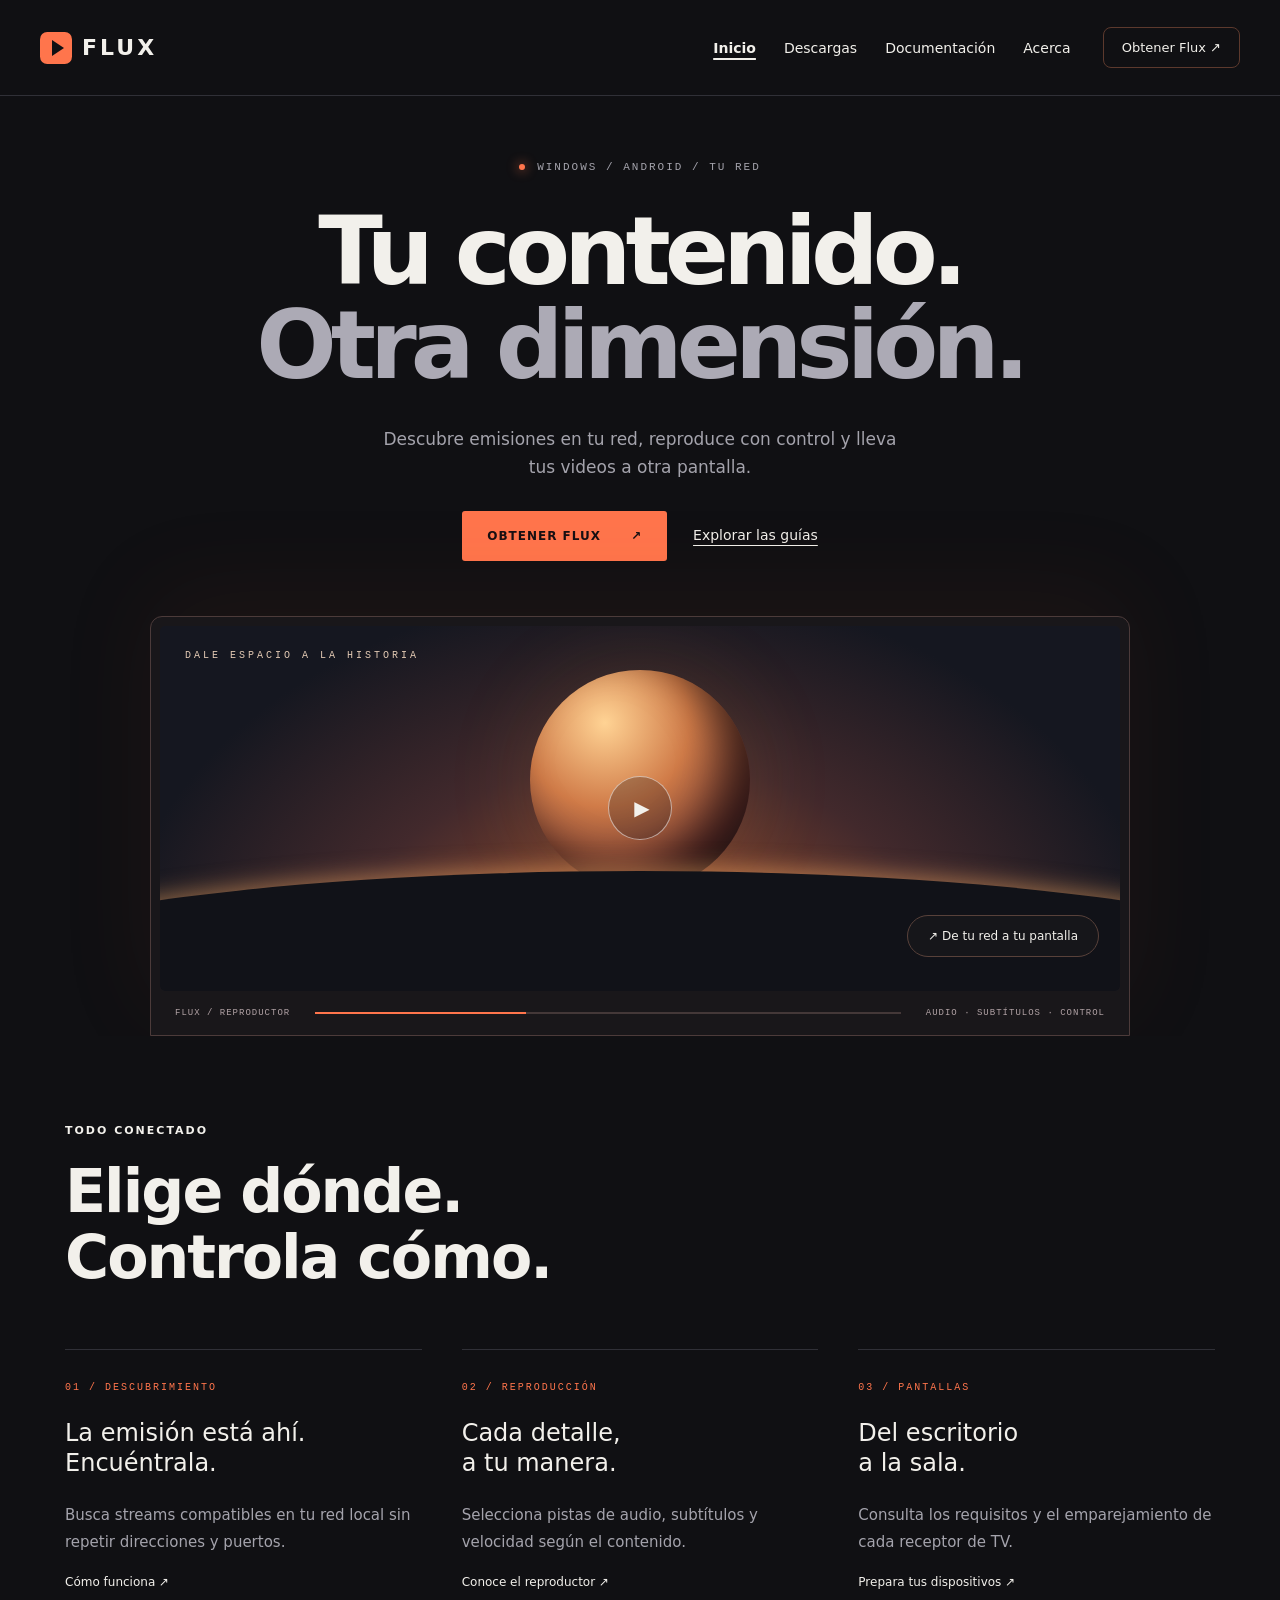
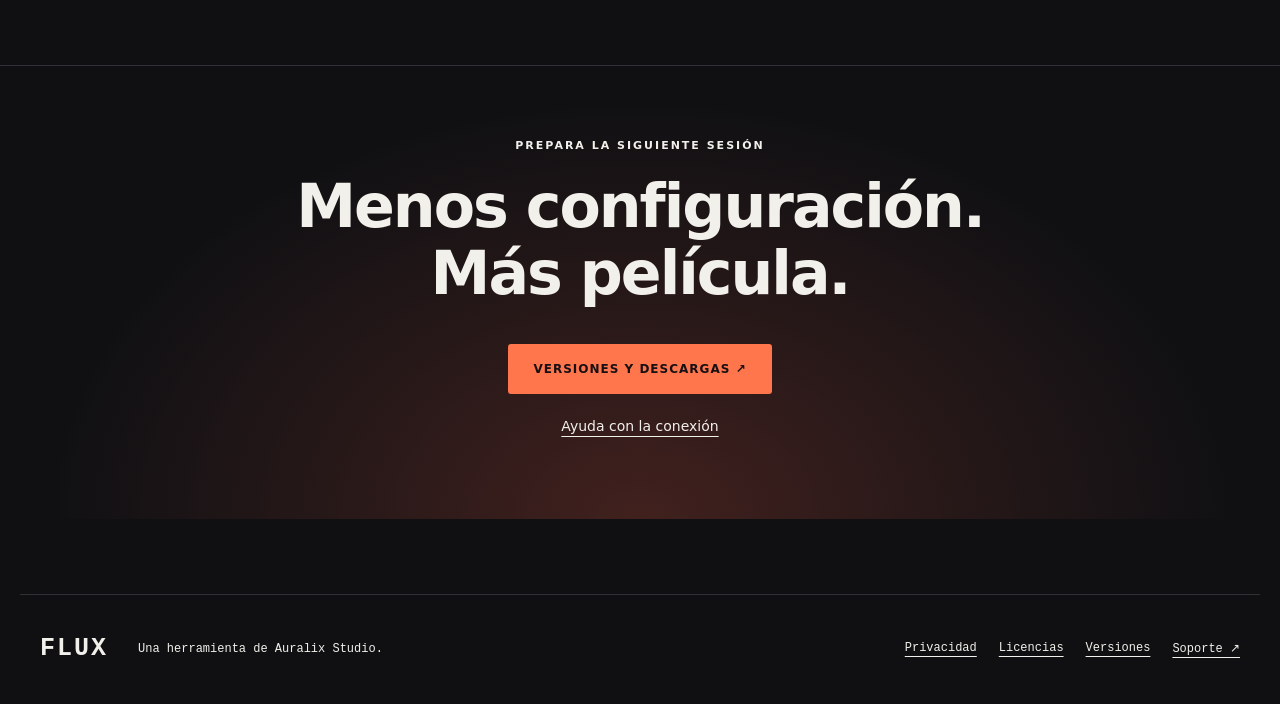
==== index.html @ de754701 "Create public website and documentation" ====
<!doctype html><html lang="es"><head><meta charset="utf-8"><meta name="viewport" content="width=device-width,initial-scale=1"><meta name="description" content="Descubre emisiones en tu red, reproduce con control y lleva tus videos a otra pantalla."><meta name="theme-color" content="#101013"><meta property="og:title" content="Inicio · Flux"><meta property="og:description" content="Descubre emisiones en tu red, reproduce con control y lleva tus videos a otra pantalla."><meta property="og:type" content="website"><title>Inicio · Flux</title><link rel="icon" href="assets/mark.svg" type="image/svg+xml"><link rel="stylesheet" href="style.css"><script src="app.js" defer></script></head><body data-repository="Auralix-Studio/flux"><a class="skip" href="#content">Ir al contenido</a><header class="header"><a href="index.html" class="brand"><img src="assets/mark.svg" width="32" height="32" alt="">Flux</a><nav aria-label="Principal"><a aria-current="page" href="index.html">Inicio</a><a href="downloads.html">Descargas</a><a href="docs.html">Documentación</a><a href="about.html">Acerca</a></nav><a class="header-cta" href="downloads.html">Obtener Flux ↗</a></header><main id="content"><section class="flux-hero"><div class="hero-label"><span class="signal" aria-hidden="true"></span> WINDOWS / ANDROID / TU RED</div><h1>Tu contenido.<br><span>Otra dimensión.</span></h1><p class="lead">Descubre emisiones en tu red, reproduce con control y lleva tus videos a otra pantalla.</p><div class="actions"><a class="button" href="downloads.html">Obtener Flux <span>↗</span></a><a class="text-link" href="docs.html">Explorar las guías</a></div><div class="cinema" aria-label="Ilustración de reproducción entre pantallas"><div class="film-art"><div class="planet"></div><div class="horizon"></div><span class="film-caption">DALE ESPACIO A LA HISTORIA</span><div class="play-symbol" aria-hidden="true">▶</div></div><div class="transport"><span>FLUX / REPRODUCTOR</span><div class="timeline"></div><span>AUDIO · SUBTÍTULOS · CONTROL</span></div><div class="device-pill">↗ De tu red a tu pantalla</div></div></section><section class="flux-features"><div><p class="eyebrow">TODO CONECTADO</p><h2>Elige dónde.<br>Controla cómo.</h2></div><a class="feature" href="architecture.html"><span>01 / DESCUBRIMIENTO</span><h3>La emisión está ahí.<br>Encuéntrala.</h3><p>Busca streams compatibles en tu red local sin repetir direcciones y puertos.</p><b>Cómo funciona ↗</b></a><a class="feature" href="faq.html"><span>02 / REPRODUCCIÓN</span><h3>Cada detalle,<br>a tu manera.</h3><p>Selecciona pistas de audio, subtítulos y velocidad según el contenido.</p><b>Conoce el reproductor ↗</b></a><a class="feature" href="install.html"><span>03 / PANTALLAS</span><h3>Del escritorio<br>a la sala.</h3><p>Consulta los requisitos y el emparejamiento de cada receptor de TV.</p><b>Prepara tus dispositivos ↗</b></a></section><section class="flux-end"><p class="eyebrow">PREPARA LA SIGUIENTE SESIÓN</p><h2>Menos configuración.<br>Más película.</h2><a class="button" href="downloads.html">Versiones y descargas ↗</a><a class="text-link" href="troubleshoot.html">Ayuda con la conexión</a></section></main><footer class="footer"><a class="brand" href="index.html">Flux</a><p>Una herramienta de Auralix Studio.</p><nav aria-label="Enlaces del pie"><a href="privacy.html">Privacidad</a><a href="license.html">Licencias</a><a href="changelog.html">Versiones</a><a href="https://github.com/Auralix-Studio/flux/issues">Soporte ↗</a></nav></footer></body></html>
---- style.css ----
*{box-sizing:border-box}html{scroll-behavior:smooth}body{margin:0}a{color:inherit;text-underline-offset:5px}a:focus-visible,summary:focus-visible{outline:3px solid var(--accent);outline-offset:6px}img{max-width:100%}.skip{position:absolute;top:-100px;left:15px;z-index:9}.skip:focus{top:12px;background:var(--paper);padding:12px}.header{max-width:1320px;margin:auto;padding:27px 40px;display:flex;align-items:center;gap:32px}.brand{display:flex;align-items:center;gap:10px;text-decoration:none;font-weight:800;font-size:25px;letter-spacing:-1px}.header nav{display:flex;gap:28px;margin-left:auto}.header nav a{text-decoration:none;font-size:14px}.header nav a[aria-current]{font-weight:800;text-decoration:underline;text-decoration-thickness:2px}.header-cta{font-size:13px;text-decoration:none;padding:12px 18px;border:1px solid var(--line);border-radius:8px}.eyebrow{font:600 11px/1.7 system-ui;letter-spacing:2px}.lead{font-size:19px;line-height:1.65;max-width:570px}.actions{display:flex;align-items:center;gap:26px;flex-wrap:wrap}.button{display:inline-flex;align-items:center;gap:30px;padding:18px 25px;background:var(--accent);color:var(--button-text);text-decoration:none;font-size:14px;font-weight:700}.text-link{font-size:14px;line-height:1.8}.micro{font-size:10px;letter-spacing:2px;margin-top:28px}.footer{max-width:1240px;margin:75px auto 0;padding:35px 20px;border-top:1px solid var(--line);display:flex;align-items:center;gap:30px}.footer p{font-size:12px}.footer nav{margin-left:auto;display:flex;gap:22px;font-size:12px}.doc-layout{max-width:1200px;margin:65px auto 100px;padding:0 30px;display:grid;grid-template-columns:220px minmax(0,1fr);gap:75px}.doc-layout aside{font-size:14px;align-self:start;position:sticky;top:24px}.doc-layout aside nav{display:grid;gap:16px;margin-top:30px}.doc-layout aside a{text-decoration:none;color:var(--muted)}.doc-layout aside [aria-current]{color:var(--accent);font-weight:700}.breadcrumb{font-size:12px;color:var(--muted);margin-bottom:24px}.doc-layout h1{font-size:clamp(38px,5vw,60px);line-height:1.06;letter-spacing:-2px;margin:0 0 35px}.doc-layout p{line-height:1.85;color:var(--muted)}.article-section{padding:12px 0 24px;border-bottom:1px solid var(--line)}.article-section h2{font-size:24px;letter-spacing:-.5px;margin:24px 0 10px}.doc-grid{display:grid;grid-template-columns:1fr 1fr;gap:15px;margin-top:35px}.doc-card{text-decoration:none;padding:28px;border:1px solid var(--line);background:var(--panel)}.doc-card small{color:var(--accent)}.doc-card h2{font-size:22px;margin:22px 0}.doc-card span{font-size:13px}.release-panel{background:var(--panel);padding:30px;border:1px solid var(--line);margin:35px 0}.release-panel h2{font-size:23px;line-height:1.5}.assets{display:grid;gap:12px;margin:25px 0}.assets a{padding:16px;border:1px solid var(--line);border-radius:6px;overflow-wrap:anywhere;font-size:14px}pre{white-space:pre-wrap;overflow-wrap:anywhere;font:14px/1.8 system-ui;color:var(--muted)}.release-entry{padding:25px 0;border-bottom:1px solid var(--line)}.release-entry a{font-size:24px;font-weight:700}noscript{display:block;padding:15px}.doc-layout article{min-width:0}@media(max-width:950px){.header{padding:22px 24px;gap:18px}.header-cta{display:none}.doc-layout{gap:35px;grid-template-columns:180px minmax(0,1fr)}.footer{flex-wrap:wrap}.footer nav{margin-left:0}}@media(max-width:650px){.header{flex-wrap:wrap;padding:20px}.header nav{order:2;width:100%;margin:6px 0 0;justify-content:space-between;gap:12px}.header nav a{font-size:13px}.brand{font-size:23px}.doc-layout{display:flex;flex-direction:column;margin-top:30px;padding:0 20px;gap:35px}.doc-layout aside{position:static;width:100%}.doc-layout aside nav{display:flex;gap:18px;overflow-x:auto;padding:5px 0 15px;margin-top:15px}.doc-layout aside nav a{white-space:nowrap}.doc-grid{grid-template-columns:1fr}.footer{padding:25px 20px;gap:18px;margin-top:45px}.footer nav{flex-wrap:wrap}.lead{font-size:17px}.actions{gap:20px}.release-panel{padding:22px}}@media(prefers-reduced-motion:reduce){html{scroll-behavior:auto}}:root{color-scheme:dark;--paper:#101013;--panel:#19191e;--ink:#f2f0eb;--muted:#a4a3ac;--accent:#ff754c;--button-text:#171013;--line:#303037}body{background:var(--paper);color:var(--ink);font-family:system-ui,sans-serif}.header{border-bottom:1px solid var(--line)}.header .brand{text-transform:uppercase;letter-spacing:3px;font-size:22px}.header-cta{border-color:#5c392d}.button{border-radius:3px;text-transform:uppercase;letter-spacing:1px;font-size:12px}.flux-hero{text-align:center;padding:65px 30px 0;overflow:hidden}.hero-label{font:11px monospace;letter-spacing:2px;color:var(--muted);display:flex;align-items:center;justify-content:center;gap:12px}.signal{width:6px;height:6px;background:var(--accent);border-radius:50%;box-shadow:0 0 12px #ff754c}.flux-hero h1{font-size:clamp(65px,7.4vw,105px);font-weight:650;line-height:.99;letter-spacing:-6px;margin:32px 0}.flux-hero h1 span{color:#acaab5}.flux-hero .lead{margin:25px auto;color:var(--muted);max-width:520px;font-size:17px}.flux-hero .actions{justify-content:center;margin-top:30px}.cinema{position:relative;max-width:980px;margin:55px auto 0;border:1px solid #4c3b3a;border-radius:12px 12px 0 0;padding:9px 9px 0;background:#19171a;box-shadow:0 -25px 100px #ab462015}.film-art{height:365px;position:relative;overflow:hidden;background:radial-gradient(ellipse at 50% 100%,#aa542e,#42292c 45%,#151720 78%);border-radius:5px}.planet{position:absolute;width:220px;height:220px;left:calc(50% - 110px);top:44px;background:radial-gradient(circle at 34% 24%,#ffd394,#d07b48 38%,#6d3530 72%,#201b22);border-radius:50%;box-shadow:0 0 90px #ee9a3922,inset -25px -20px 40px #0008}.horizon{position:absolute;width:150%;left:-25%;height:230px;top:245px;background:#111218;border-radius:50%;box-shadow:0 -4px 22px #faad6680}.film-caption{position:absolute;top:24px;left:25px;font:10px monospace;letter-spacing:3px;color:#e3cab4}.play-symbol{position:absolute;top:150px;left:calc(50% - 32px);border:1px solid #fff8;background:#17131b44;width:64px;height:64px;border-radius:50%;display:grid;place-items:center;font-size:20px;padding-left:4px}.transport{display:flex;align-items:center;gap:25px;padding:17px 15px;font:9px monospace;color:#b1a2a5;letter-spacing:1px}.timeline{height:2px;background:linear-gradient(to right,var(--accent) 36%,#443838 36%);flex:1}.device-pill{position:absolute;right:30px;bottom:78px;background:#17171be8;border:1px solid #58413a;padding:13px 20px;border-radius:30px;font-size:12px}.flux-features{max-width:1200px;margin:0 auto;padding:75px 25px;display:grid;grid-template-columns:repeat(3,1fr);gap:40px}.flux-features>div{grid-column:1/-1}.flux-features h2,.flux-end h2{font-size:clamp(38px,4.7vw,62px);line-height:1.1;font-weight:600;letter-spacing:-2px;margin:18px 0}.feature{border-top:1px solid var(--line);padding-top:25px;text-decoration:none}.feature>span{font:10px monospace;letter-spacing:2px;color:var(--accent)}.feature h3{font-size:24px;font-weight:500;line-height:1.25}.feature p{font-size:15px;line-height:1.8;color:var(--muted)}.feature b{font-size:12px;font-weight:500}.feature:hover{border-color:var(--accent)}.flux-end{padding:60px 30px 80px;text-align:center;background:radial-gradient(ellipse at 50% 100%,#41211e,transparent 65%);border-top:1px solid var(--line)}.flux-end .button{margin:20px}.flux-end .text-link{display:block}.doc-layout h1{font-weight:600}.doc-card:hover{border-color:var(--accent)}.doc-layout aside .eyebrow{color:var(--accent)}.footer{font-family:monospace}.footer .brand{letter-spacing:2px;text-transform:uppercase}.doc-card{border-radius:3px}@media(max-width:650px){.flux-hero{padding:45px 18px 0}.flux-hero h1{font-size:58px;letter-spacing:-3px}.film-art{height:265px}.planet{width:165px;height:165px;left:calc(50% - 82px);top:45px}.horizon{top:205px}.play-symbol{top:115px;width:54px;height:54px;left:calc(50% - 27px)}.film-caption{font-size:8px;letter-spacing:1px;left:13px}.cinema{margin-top:45px}.transport{padding:13px 7px;gap:12px}.transport span:last-child{display:none}.device-pill{right:15px;bottom:58px;font-size:10px;padding:9px 12px}.flux-features{grid-template-columns:1fr;padding:50px 24px;gap:35px}.flux-features h2{font-size:44px}.flux-end{padding:40px 20px 60px}}
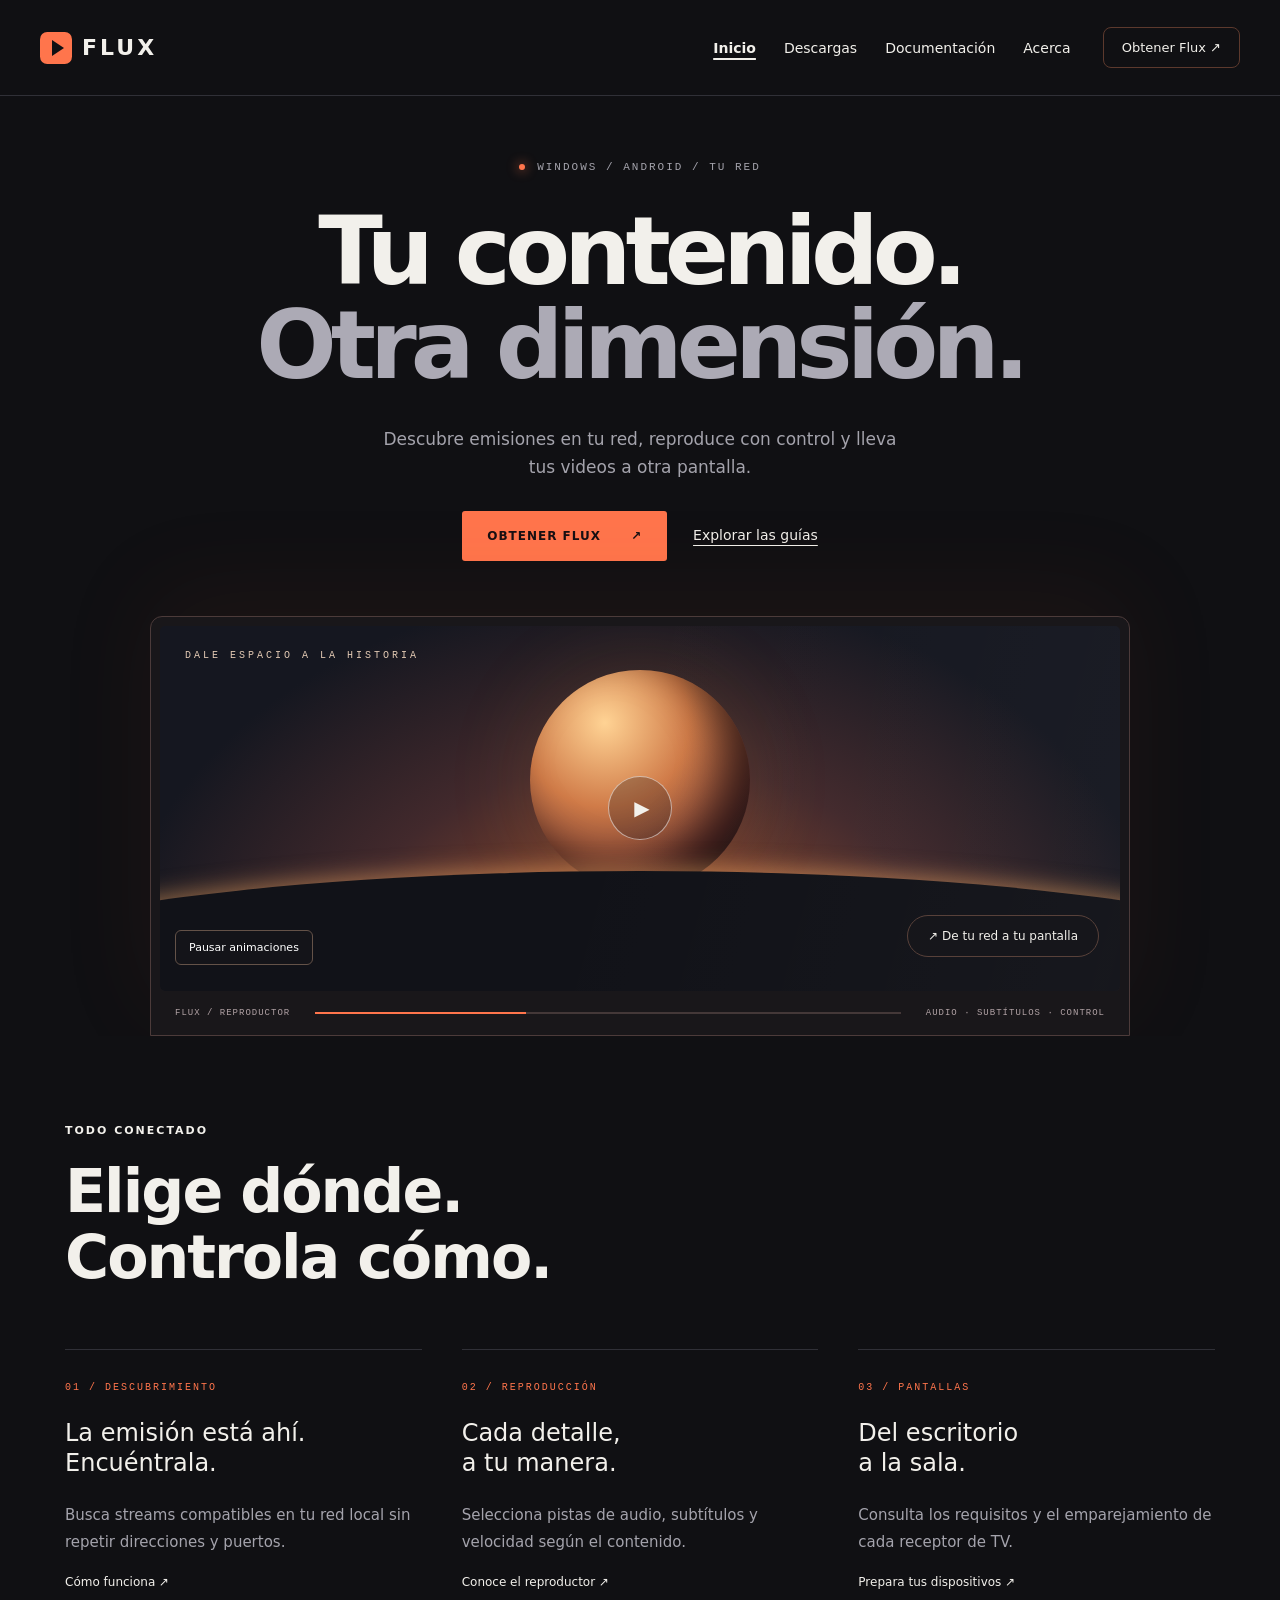
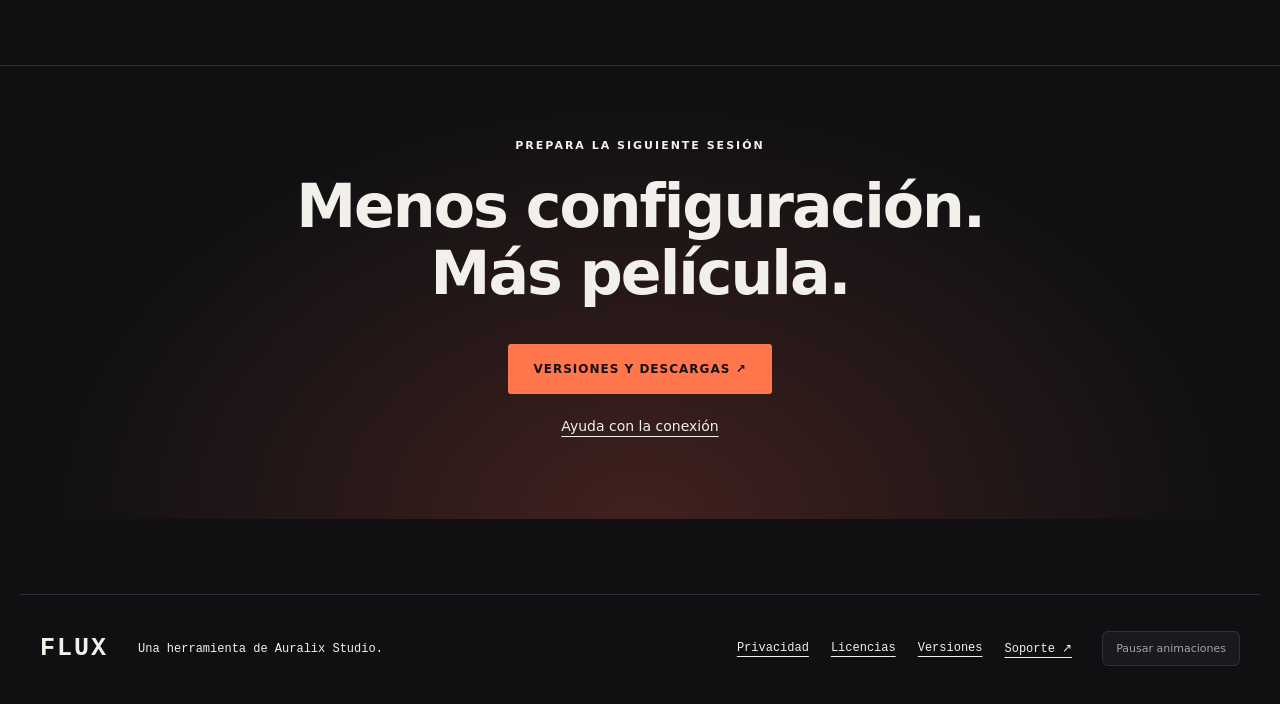
==== commit 6d990521: "Add product animations and interactive documentation" ====
--- a/index.html
+++ b/index.html
@@ -1 +1 @@
-<!doctype html><html lang="es"><head><meta charset="utf-8"><meta name="viewport" content="width=device-width,initial-scale=1"><meta name="description" content="Descubre emisiones en tu red, reproduce con control y lleva tus videos a otra pantalla."><meta name="theme-color" content="#101013"><meta property="og:title" content="Inicio · Flux"><meta property="og:description" content="Descubre emisiones en tu red, reproduce con control y lleva tus videos a otra pantalla."><meta property="og:type" content="website"><title>Inicio · Flux</title><link rel="icon" href="assets/mark.svg" type="image/svg+xml"><link rel="stylesheet" href="style.css"><script src="app.js" defer></script></head><body data-repository="Auralix-Studio/flux"><a class="skip" href="#content">Ir al contenido</a><header class="header"><a href="index.html" class="brand"><img src="assets/mark.svg" width="32" height="32" alt="">Flux</a><nav aria-label="Principal"><a aria-current="page" href="index.html">Inicio</a><a href="downloads.html">Descargas</a><a href="docs.html">Documentación</a><a href="about.html">Acerca</a></nav><a class="header-cta" href="downloads.html">Obtener Flux ↗</a></header><main id="content"><section class="flux-hero"><div class="hero-label"><span class="signal" aria-hidden="true"></span> WINDOWS / ANDROID / TU RED</div><h1>Tu contenido.<br><span>Otra dimensión.</span></h1><p class="lead">Descubre emisiones en tu red, reproduce con control y lleva tus videos a otra pantalla.</p><div class="actions"><a class="button" href="downloads.html">Obtener Flux <span>↗</span></a><a class="text-link" href="docs.html">Explorar las guías</a></div><div class="cinema" aria-label="Ilustración de reproducción entre pantallas"><div class="film-art"><div class="planet"></div><div class="horizon"></div><span class="film-caption">DALE ESPACIO A LA HISTORIA</span><div class="play-symbol" aria-hidden="true">▶</div></div><div class="transport"><span>FLUX / REPRODUCTOR</span><div class="timeline"></div><span>AUDIO · SUBTÍTULOS · CONTROL</span></div><div class="device-pill">↗ De tu red a tu pantalla</div></div></section><section class="flux-features"><div><p class="eyebrow">TODO CONECTADO</p><h2>Elige dónde.<br>Controla cómo.</h2></div><a class="feature" href="architecture.html"><span>01 / DESCUBRIMIENTO</span><h3>La emisión está ahí.<br>Encuéntrala.</h3><p>Busca streams compatibles en tu red local sin repetir direcciones y puertos.</p><b>Cómo funciona ↗</b></a><a class="feature" href="faq.html"><span>02 / REPRODUCCIÓN</span><h3>Cada detalle,<br>a tu manera.</h3><p>Selecciona pistas de audio, subtítulos y velocidad según el contenido.</p><b>Conoce el reproductor ↗</b></a><a class="feature" href="install.html"><span>03 / PANTALLAS</span><h3>Del escritorio<br>a la sala.</h3><p>Consulta los requisitos y el emparejamiento de cada receptor de TV.</p><b>Prepara tus dispositivos ↗</b></a></section><section class="flux-end"><p class="eyebrow">PREPARA LA SIGUIENTE SESIÓN</p><h2>Menos configuración.<br>Más película.</h2><a class="button" href="downloads.html">Versiones y descargas ↗</a><a class="text-link" href="troubleshoot.html">Ayuda con la conexión</a></section></main><footer class="footer"><a class="brand" href="index.html">Flux</a><p>Una herramienta de Auralix Studio.</p><nav aria-label="Enlaces del pie"><a href="privacy.html">Privacidad</a><a href="license.html">Licencias</a><a href="changelog.html">Versiones</a><a href="https://github.com/Auralix-Studio/flux/issues">Soporte ↗</a></nav></footer></body></html>+<!doctype html><html lang="es"><head><meta charset="utf-8"><meta name="viewport" content="width=device-width,initial-scale=1"><meta name="description" content="Descubre emisiones en tu red, reproduce con control y lleva tus videos a otra pantalla."><meta name="theme-color" content="#101013"><meta property="og:title" content="Inicio · Flux"><meta property="og:description" content="Descubre emisiones en tu red, reproduce con control y lleva tus videos a otra pantalla."><meta property="og:type" content="website"><title>Inicio · Flux</title><link rel="icon" href="assets/mark.svg" type="image/svg+xml"><link rel="stylesheet" href="style.css"><script src="app.js" defer></script><script src="ui.js" defer></script></head><body data-repository="Auralix-Studio/flux"><a class="skip" href="#content">Ir al contenido</a><header class="header"><a href="index.html" class="brand"><img src="assets/mark.svg" width="32" height="32" alt="">Flux</a><nav aria-label="Principal"><a aria-current="page" href="index.html">Inicio</a><a href="downloads.html">Descargas</a><a href="docs.html">Documentación</a><a href="about.html">Acerca</a></nav><a class="header-cta" href="downloads.html">Obtener Flux ↗</a></header><main id="content"><section class="flux-hero"><div class="hero-label"><span class="signal" aria-hidden="true"></span> WINDOWS / ANDROID / TU RED</div><h1>Tu contenido.<br><span>Otra dimensión.</span></h1><p class="lead">Descubre emisiones en tu red, reproduce con control y lleva tus videos a otra pantalla.</p><div class="actions"><a class="button" href="downloads.html">Obtener Flux <span>↗</span></a><a class="text-link" href="docs.html">Explorar las guías</a></div><div class="cinema" aria-label="Ilustración de reproducción entre pantallas"><div class="film-art"><div class="planet"></div><div class="horizon"></div><span class="film-caption">DALE ESPACIO A LA HISTORIA</span><div class="play-symbol" aria-hidden="true">▶</div></div><div class="transport"><span>FLUX / REPRODUCTOR</span><div class="timeline"></div><span>AUDIO · SUBTÍTULOS · CONTROL</span></div><div class="device-pill">↗ De tu red a tu pantalla</div></div></section><section class="flux-features"><div><p class="eyebrow">TODO CONECTADO</p><h2>Elige dónde.<br>Controla cómo.</h2></div><a class="feature" href="architecture.html"><span>01 / DESCUBRIMIENTO</span><h3>La emisión está ahí.<br>Encuéntrala.</h3><p>Busca streams compatibles en tu red local sin repetir direcciones y puertos.</p><b>Cómo funciona ↗</b></a><a class="feature" href="faq.html"><span>02 / REPRODUCCIÓN</span><h3>Cada detalle,<br>a tu manera.</h3><p>Selecciona pistas de audio, subtítulos y velocidad según el contenido.</p><b>Conoce el reproductor ↗</b></a><a class="feature" href="install.html"><span>03 / PANTALLAS</span><h3>Del escritorio<br>a la sala.</h3><p>Consulta los requisitos y el emparejamiento de cada receptor de TV.</p><b>Prepara tus dispositivos ↗</b></a></section><section class="flux-end"><p class="eyebrow">PREPARA LA SIGUIENTE SESIÓN</p><h2>Menos configuración.<br>Más película.</h2><a class="button" href="downloads.html">Versiones y descargas ↗</a><a class="text-link" href="troubleshoot.html">Ayuda con la conexión</a></section></main><footer class="footer"><a class="brand" href="index.html">Flux</a><p>Una herramienta de Auralix Studio.</p><nav aria-label="Enlaces del pie"><a href="privacy.html">Privacidad</a><a href="license.html">Licencias</a><a href="changelog.html">Versiones</a><a href="https://github.com/Auralix-Studio/flux/issues">Soporte ↗</a></nav></footer></body></html>
--- a/style.css
+++ b/style.css
@@ -1 +1,5 @@
 *{box-sizing:border-box}html{scroll-behavior:smooth}body{margin:0}a{color:inherit;text-underline-offset:5px}a:focus-visible,summary:focus-visible{outline:3px solid var(--accent);outline-offset:6px}img{max-width:100%}.skip{position:absolute;top:-100px;left:15px;z-index:9}.skip:focus{top:12px;background:var(--paper);padding:12px}.header{max-width:1320px;margin:auto;padding:27px 40px;display:flex;align-items:center;gap:32px}.brand{display:flex;align-items:center;gap:10px;text-decoration:none;font-weight:800;font-size:25px;letter-spacing:-1px}.header nav{display:flex;gap:28px;margin-left:auto}.header nav a{text-decoration:none;font-size:14px}.header nav a[aria-current]{font-weight:800;text-decoration:underline;text-decoration-thickness:2px}.header-cta{font-size:13px;text-decoration:none;padding:12px 18px;border:1px solid var(--line);border-radius:8px}.eyebrow{font:600 11px/1.7 system-ui;letter-spacing:2px}.lead{font-size:19px;line-height:1.65;max-width:570px}.actions{display:flex;align-items:center;gap:26px;flex-wrap:wrap}.button{display:inline-flex;align-items:center;gap:30px;padding:18px 25px;background:var(--accent);color:var(--button-text);text-decoration:none;font-size:14px;font-weight:700}.text-link{font-size:14px;line-height:1.8}.micro{font-size:10px;letter-spacing:2px;margin-top:28px}.footer{max-width:1240px;margin:75px auto 0;padding:35px 20px;border-top:1px solid var(--line);display:flex;align-items:center;gap:30px}.footer p{font-size:12px}.footer nav{margin-left:auto;display:flex;gap:22px;font-size:12px}.doc-layout{max-width:1200px;margin:65px auto 100px;padding:0 30px;display:grid;grid-template-columns:220px minmax(0,1fr);gap:75px}.doc-layout aside{font-size:14px;align-self:start;position:sticky;top:24px}.doc-layout aside nav{display:grid;gap:16px;margin-top:30px}.doc-layout aside a{text-decoration:none;color:var(--muted)}.doc-layout aside [aria-current]{color:var(--accent);font-weight:700}.breadcrumb{font-size:12px;color:var(--muted);margin-bottom:24px}.doc-layout h1{font-size:clamp(38px,5vw,60px);line-height:1.06;letter-spacing:-2px;margin:0 0 35px}.doc-layout p{line-height:1.85;color:var(--muted)}.article-section{padding:12px 0 24px;border-bottom:1px solid var(--line)}.article-section h2{font-size:24px;letter-spacing:-.5px;margin:24px 0 10px}.doc-grid{display:grid;grid-template-columns:1fr 1fr;gap:15px;margin-top:35px}.doc-card{text-decoration:none;padding:28px;border:1px solid var(--line);background:var(--panel)}.doc-card small{color:var(--accent)}.doc-card h2{font-size:22px;margin:22px 0}.doc-card span{font-size:13px}.release-panel{background:var(--panel);padding:30px;border:1px solid var(--line);margin:35px 0}.release-panel h2{font-size:23px;line-height:1.5}.assets{display:grid;gap:12px;margin:25px 0}.assets a{padding:16px;border:1px solid var(--line);border-radius:6px;overflow-wrap:anywhere;font-size:14px}pre{white-space:pre-wrap;overflow-wrap:anywhere;font:14px/1.8 system-ui;color:var(--muted)}.release-entry{padding:25px 0;border-bottom:1px solid var(--line)}.release-entry a{font-size:24px;font-weight:700}noscript{display:block;padding:15px}.doc-layout article{min-width:0}@media(max-width:950px){.header{padding:22px 24px;gap:18px}.header-cta{display:none}.doc-layout{gap:35px;grid-template-columns:180px minmax(0,1fr)}.footer{flex-wrap:wrap}.footer nav{margin-left:0}}@media(max-width:650px){.header{flex-wrap:wrap;padding:20px}.header nav{order:2;width:100%;margin:6px 0 0;justify-content:space-between;gap:12px}.header nav a{font-size:13px}.brand{font-size:23px}.doc-layout{display:flex;flex-direction:column;margin-top:30px;padding:0 20px;gap:35px}.doc-layout aside{position:static;width:100%}.doc-layout aside nav{display:flex;gap:18px;overflow-x:auto;padding:5px 0 15px;margin-top:15px}.doc-layout aside nav a{white-space:nowrap}.doc-grid{grid-template-columns:1fr}.footer{padding:25px 20px;gap:18px;margin-top:45px}.footer nav{flex-wrap:wrap}.lead{font-size:17px}.actions{gap:20px}.release-panel{padding:22px}}@media(prefers-reduced-motion:reduce){html{scroll-behavior:auto}}:root{color-scheme:dark;--paper:#101013;--panel:#19191e;--ink:#f2f0eb;--muted:#a4a3ac;--accent:#ff754c;--button-text:#171013;--line:#303037}body{background:var(--paper);color:var(--ink);font-family:system-ui,sans-serif}.header{border-bottom:1px solid var(--line)}.header .brand{text-transform:uppercase;letter-spacing:3px;font-size:22px}.header-cta{border-color:#5c392d}.button{border-radius:3px;text-transform:uppercase;letter-spacing:1px;font-size:12px}.flux-hero{text-align:center;padding:65px 30px 0;overflow:hidden}.hero-label{font:11px monospace;letter-spacing:2px;color:var(--muted);display:flex;align-items:center;justify-content:center;gap:12px}.signal{width:6px;height:6px;background:var(--accent);border-radius:50%;box-shadow:0 0 12px #ff754c}.flux-hero h1{font-size:clamp(65px,7.4vw,105px);font-weight:650;line-height:.99;letter-spacing:-6px;margin:32px 0}.flux-hero h1 span{color:#acaab5}.flux-hero .lead{margin:25px auto;color:var(--muted);max-width:520px;font-size:17px}.flux-hero .actions{justify-content:center;margin-top:30px}.cinema{position:relative;max-width:980px;margin:55px auto 0;border:1px solid #4c3b3a;border-radius:12px 12px 0 0;padding:9px 9px 0;background:#19171a;box-shadow:0 -25px 100px #ab462015}.film-art{height:365px;position:relative;overflow:hidden;background:radial-gradient(ellipse at 50% 100%,#aa542e,#42292c 45%,#151720 78%);border-radius:5px}.planet{position:absolute;width:220px;height:220px;left:calc(50% - 110px);top:44px;background:radial-gradient(circle at 34% 24%,#ffd394,#d07b48 38%,#6d3530 72%,#201b22);border-radius:50%;box-shadow:0 0 90px #ee9a3922,inset -25px -20px 40px #0008}.horizon{position:absolute;width:150%;left:-25%;height:230px;top:245px;background:#111218;border-radius:50%;box-shadow:0 -4px 22px #faad6680}.film-caption{position:absolute;top:24px;left:25px;font:10px monospace;letter-spacing:3px;color:#e3cab4}.play-symbol{position:absolute;top:150px;left:calc(50% - 32px);border:1px solid #fff8;background:#17131b44;width:64px;height:64px;border-radius:50%;display:grid;place-items:center;font-size:20px;padding-left:4px}.transport{display:flex;align-items:center;gap:25px;padding:17px 15px;font:9px monospace;color:#b1a2a5;letter-spacing:1px}.timeline{height:2px;background:linear-gradient(to right,var(--accent) 36%,#443838 36%);flex:1}.device-pill{position:absolute;right:30px;bottom:78px;background:#17171be8;border:1px solid #58413a;padding:13px 20px;border-radius:30px;font-size:12px}.flux-features{max-width:1200px;margin:0 auto;padding:75px 25px;display:grid;grid-template-columns:repeat(3,1fr);gap:40px}.flux-features>div{grid-column:1/-1}.flux-features h2,.flux-end h2{font-size:clamp(38px,4.7vw,62px);line-height:1.1;font-weight:600;letter-spacing:-2px;margin:18px 0}.feature{border-top:1px solid var(--line);padding-top:25px;text-decoration:none}.feature>span{font:10px monospace;letter-spacing:2px;color:var(--accent)}.feature h3{font-size:24px;font-weight:500;line-height:1.25}.feature p{font-size:15px;line-height:1.8;color:var(--muted)}.feature b{font-size:12px;font-weight:500}.feature:hover{border-color:var(--accent)}.flux-end{padding:60px 30px 80px;text-align:center;background:radial-gradient(ellipse at 50% 100%,#41211e,transparent 65%);border-top:1px solid var(--line)}.flux-end .button{margin:20px}.flux-end .text-link{display:block}.doc-layout h1{font-weight:600}.doc-card:hover{border-color:var(--accent)}.doc-layout aside .eyebrow{color:var(--accent)}.footer{font-family:monospace}.footer .brand{letter-spacing:2px;text-transform:uppercase}.doc-card{border-radius:3px}@media(max-width:650px){.flux-hero{padding:45px 18px 0}.flux-hero h1{font-size:58px;letter-spacing:-3px}.film-art{height:265px}.planet{width:165px;height:165px;left:calc(50% - 82px);top:45px}.horizon{top:205px}.play-symbol{top:115px;width:54px;height:54px;left:calc(50% - 27px)}.film-caption{font-size:8px;letter-spacing:1px;left:13px}.cinema{margin-top:45px}.transport{padding:13px 7px;gap:12px}.transport span:last-child{display:none}.device-pill{right:15px;bottom:58px;font-size:10px;padding:9px 12px}.flux-features{grid-template-columns:1fr;padding:50px 24px;gap:35px}.flux-features h2{font-size:44px}.flux-end{padding:40px 20px 60px}}
+
+/* Interaction and motion layer. Content stays visible without JavaScript. */
+[hidden]{display:none!important}.header{position:sticky;top:0;z-index:20;background:var(--paper);transition:box-shadow .25s ease,border-color .25s ease}.header.is-scrolled{box-shadow:0 8px 30px #00000012}.header nav a{position:relative}.header nav a:after{content:"";position:absolute;bottom:-7px;left:0;width:100%;height:2px;background:var(--accent);transform:scaleX(0);transform-origin:left;transition:transform .2s ease}.header nav a:hover:after{transform:scaleX(1)}.button,.header-cta,.doc-card,.feature{transition:translate .25s ease,box-shadow .25s ease,background .25s ease,border-color .25s ease}.button:hover{translate:0 -3px;box-shadow:0 8px 24px #0002}.button span{display:inline-block;transition:translate .2s}.button:hover span{translate:3px -3px}.doc-card:hover{translate:0 -4px;box-shadow:0 12px 30px #0001}.reading-progress{position:fixed;z-index:30;top:0;left:0;width:100%;height:3px;background:var(--accent);transform:scaleX(0);transform-origin:left;pointer-events:none}.back-top{position:fixed;bottom:24px;right:24px;z-index:25;border:1px solid var(--line);background:var(--accent);color:var(--button-text);border-radius:50%;width:44px;height:44px;font-size:24px;cursor:pointer;box-shadow:0 6px 24px #0002}.motion-control,.scene-control{border:1px solid var(--line);border-radius:6px;background:var(--panel);color:var(--muted);font:11px system-ui;padding:10px 13px;cursor:pointer}.motion-control:disabled{cursor:default;opacity:.75}.scene-control{position:absolute;bottom:70px;left:24px;background:#151419d9;border-color:#645248;color:#fff}.footer{flex-wrap:wrap}.doc-search{margin:30px 0}.doc-search label{display:block;font-weight:600;font-size:14px;margin-bottom:12px}.doc-search input{width:100%;padding:16px 18px;border:1px solid var(--line);border-radius:8px;background:var(--panel);color:var(--ink);font:16px system-ui;outline-offset:4px}.doc-search input:focus-visible{outline:2px solid var(--accent)}.search-status{font-size:13px;min-height:1.7em;margin:7px 0}.faq-item{padding:24px 0;border-bottom:1px solid var(--line)}.faq-item summary{cursor:pointer;font-size:21px;line-height:1.5;font-weight:600;padding-right:20px}.faq-item summary::marker{color:var(--accent)}.faq-item[open] p{animation:answer-in .25s ease-out}.on-this-page{display:grid;gap:10px;padding:22px;border-left:3px solid var(--accent);background:var(--panel);margin-bottom:30px;font-size:13px}.on-this-page strong{margin-bottom:5px}.on-this-page a{color:var(--muted);text-decoration:none}.on-this-page a:hover{color:var(--accent)}h2[id]{scroll-margin-top:140px}.checksum-helper{padding:20px 24px;border:1px solid var(--line);border-radius:8px;margin:24px 0}.checksum-helper p{margin-top:0;font-size:14px}.checksum-helper code{display:block;font-size:13px;overflow-wrap:anywhere;margin-bottom:15px}.checksum-helper button{padding:10px 14px;background:var(--accent);color:var(--button-text);border:0;border-radius:5px;cursor:pointer}.checksum-helper span{font-size:12px;margin-left:12px}.paper,.mk-story>div,.steps li,.help-band,.cinema,.feature,.flux-end,.doc-card,.article-section{transition:opacity .65s ease var(--reveal-delay,0ms),translate .65s cubic-bezier(.2,.65,.3,1) var(--reveal-delay,0ms)}.reveal-pending{opacity:0;translate:0 22px}.paper.reveal-pending{translate:none}.motion-paused *{animation-play-state:paused!important}@keyframes answer-in{from{opacity:0;translate:0 -5px}to{opacity:1;translate:0 0}}@media(hover:hover){.feature:hover{translate:0 -4px}}@media(max-width:650px){.back-top{right:16px;bottom:16px}.scene-control{font-size:9px;left:14px;bottom:96px;padding:7px 9px}.faq-item summary{font-size:18px}.header{position:relative}h2[id]{scroll-margin-top:25px}.checksum-helper{padding:18px}.footer .motion-control{margin-top:5px}}@media(prefers-reduced-motion:reduce){*,*:before,*:after{animation:none!important;transition:none!important;scroll-behavior:auto!important}.reveal-pending{opacity:1;translate:none}.reading-progress{transition:none}}@media print{.reveal-pending{opacity:1;translate:none}.back-top,.reading-progress,.motion-control,.scene-control{display:none!important}.header{position:static}}/* Flux: slow cinema lighting, a signal pulse and playback-inspired movement. */
+.planet{animation:planet-light 12s ease-in-out infinite}.horizon{animation:horizon-light 9s ease-in-out infinite}.signal{animation:signal-pulse 3s ease-in-out infinite}.timeline{position:relative;overflow:hidden}.timeline:after{content:"";position:absolute;width:25%;height:100%;background:#ffc28d;left:-25%;animation:scan-timeline 6s ease-in-out infinite}.film-art:after{content:"";position:absolute;inset:0;background:linear-gradient(105deg,transparent 20%,#ffffff06 45%,transparent 65%);background-size:230% 100%;animation:cinema-light 14s linear infinite;pointer-events:none}.flux-hero h1{animation:flux-arrive 1s cubic-bezier(.2,.65,.3,1) both}.flux-hero .lead{animation:flux-arrive 1s .12s both}.flux-hero .actions{animation:flux-arrive 1s .24s both}.device-pill{animation:device-float 7s ease-in-out infinite}.cinema:hover .planet{animation-play-state:paused}@keyframes planet-light{0%,100%{translate:0 0;filter:brightness(1)}50%{translate:0 -8px;filter:brightness(1.17)}}@keyframes horizon-light{0%,100%{box-shadow:0 -4px 22px #faad6680}50%{box-shadow:0 -6px 36px #faad66b0}}@keyframes signal-pulse{0%,100%{box-shadow:0 0 8px #ff754c}50%{box-shadow:0 0 22px #ff754c99}}@keyframes scan-timeline{0%{left:-25%}85%,100%{left:100%}}@keyframes cinema-light{from{background-position:200% 0}to{background-position:-100% 0}}@keyframes device-float{0%,100%{translate:0 0}50%{translate:0 -5px}}@keyframes flux-arrive{from{opacity:0;translate:0 22px}to{opacity:1;translate:0 0}}
